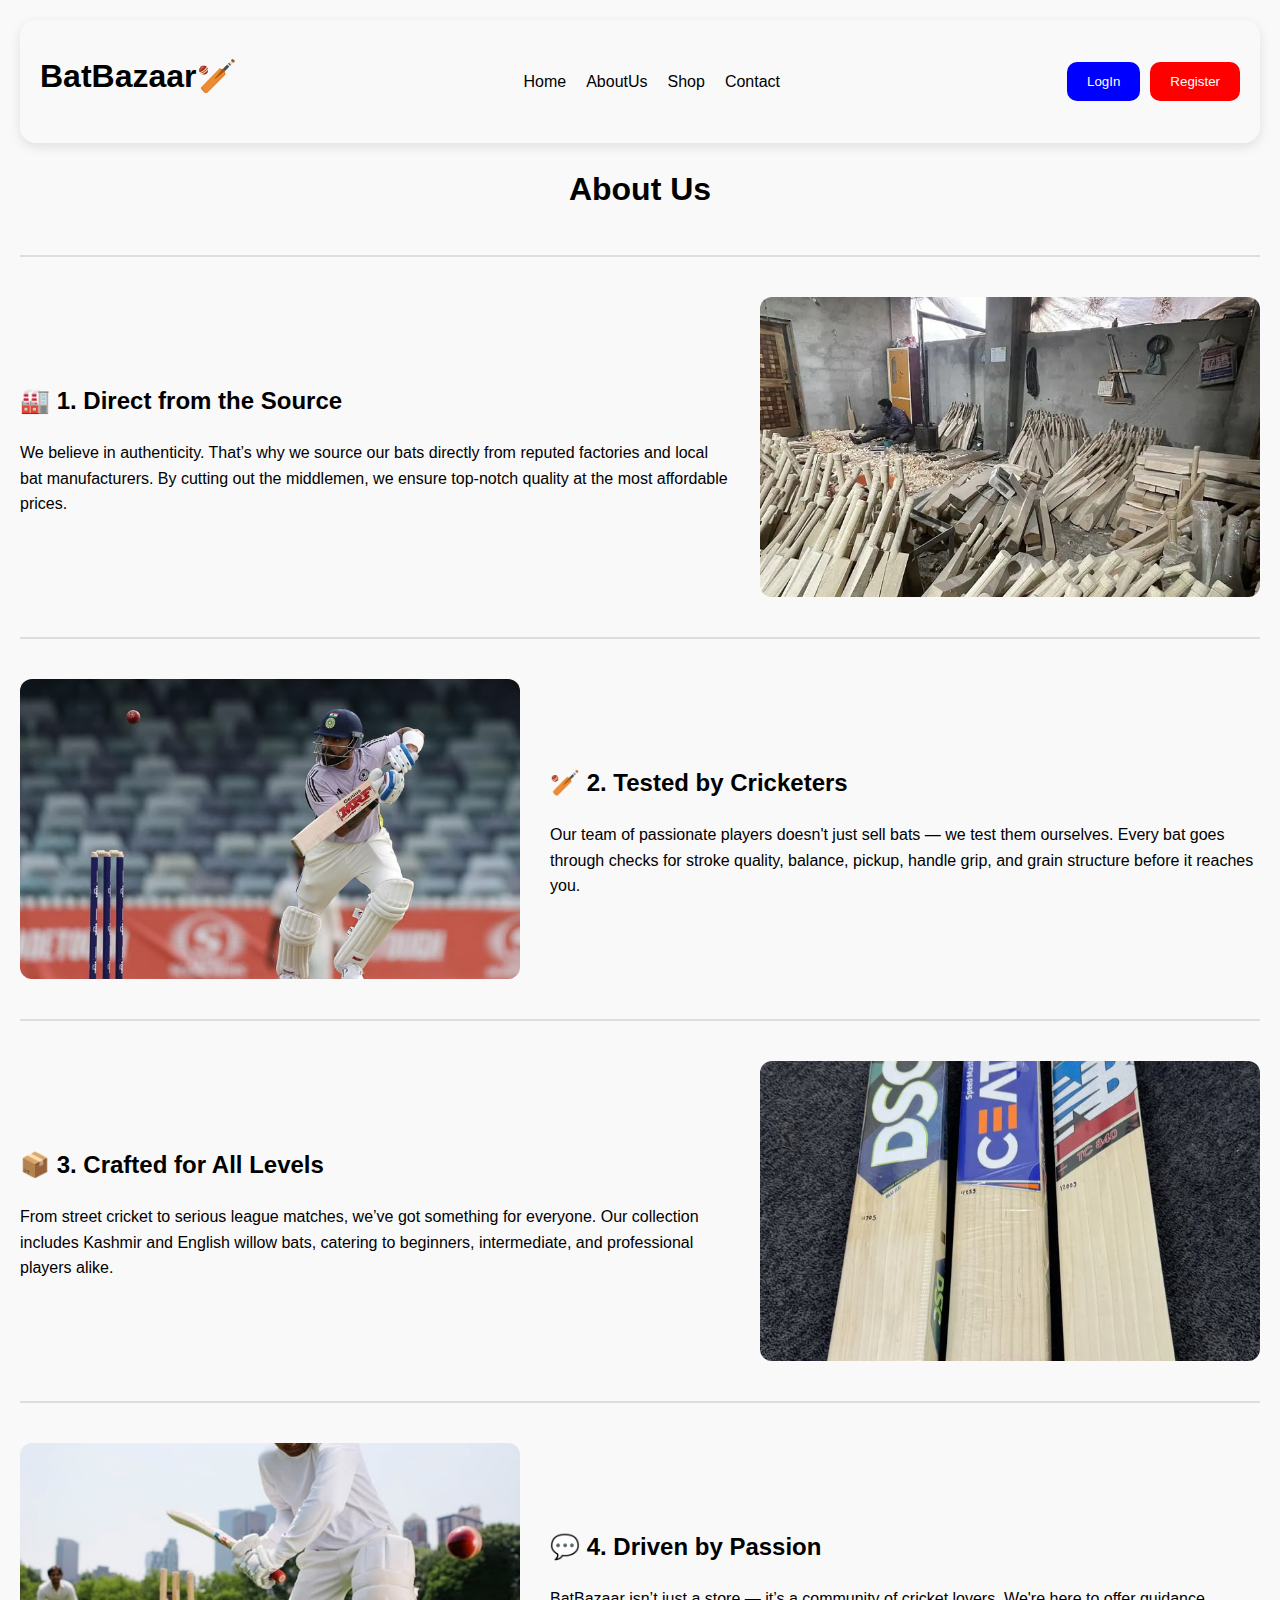
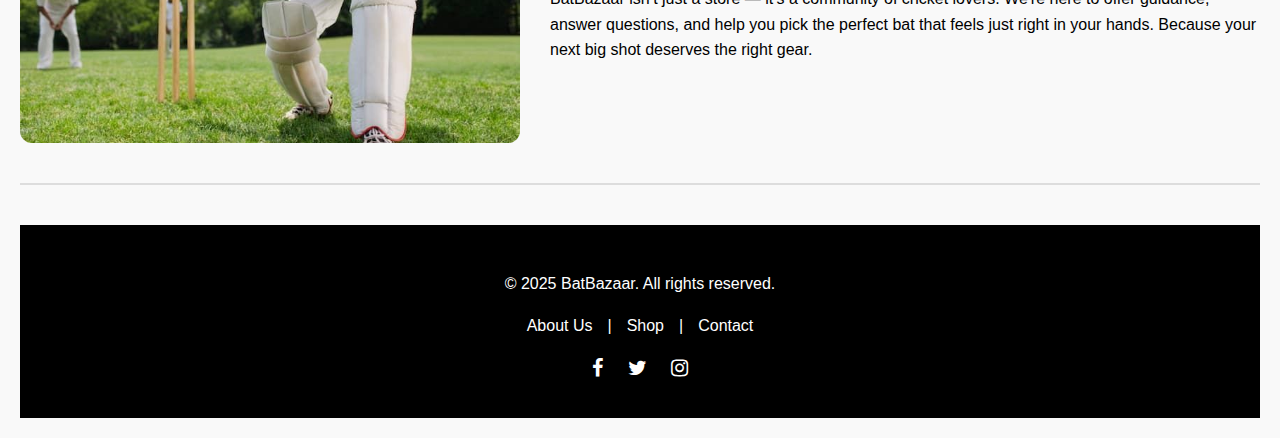
==== about.html @ 1ec96ebf "Initial commit with project files" ====
<!DOCTYPE html>
<html lang="en">
<head>
    <meta charset="UTF-8">
    <meta name="viewport" content="width=device-width, initial-scale=1.0">
    <title>BatBazaar🏏|About</title>
    <link rel="stylesheet" href="./style.css">
    <link rel="stylesheet" href="./about.css">
    <link rel="stylesheet" href="https://cdnjs.cloudflare.com/ajax/libs/font-awesome/4.7.0/css/font-awesome.min.css">
</head>
<body>
    <header class="nav-bar">
        <div class="website-name">
          <h1>BatBazaar🏏</h1>
        </div>
        <nav class="nav-links">
          <a href="./index.html">Home</a>
          <a href="./about.html">AboutUs</a>
          <a href="./shop.html">Shop</a>
          <a href="./contact.html">Contact</a>
        </nav>
        <div class="register-buttons">
          <button class="login">LogIn</button>
          <button class="register">Register</button>
        </div>
    </header>
    <h1>About Us</h1>
    <hr>
    <div class="bat-sources">
        <div class="source-content">
            <h2>🏭 1. Direct from the Source</h2>
            <p>
                We believe in authenticity. That’s why we source our bats directly 
                from reputed factories and local bat manufacturers. By cutting out the middlemen, 
                we ensure top-notch quality at the most affordable prices.
            </p>
        </div>
        <img src="./images/production.jpg" alt="cricket factory production image" loading="lazy">
    </div>
    <hr>
    <div class="bat-test">
        <div class="test-content">
            <h2>🏏 2. Tested by Cricketers</h2>
            <p>
                Our team of passionate players doesn't just sell bats — 
                we test them ourselves. Every bat goes through checks for stroke quality, 
                balance, pickup, handle grip, and grain structure before it reaches you.
            </p>
        </div>
        <img src="./images/test.jpg" alt="Cricketer playing with the bat" loading="lazy">
    </div>
    <hr>
    <div class="bat-levels">
        <div class="levels-content">
            <h2>📦 3. Crafted for All Levels</h2>
            <p>
                From street cricket to serious league matches, we’ve got something for everyone. 
                Our collection includes Kashmir and English willow bats, catering to beginners, 
                intermediate, and professional players alike.
            </p>
        </div>
        <img src="./images/bat.jpg" alt="showing all kinds of bats" loading="lazy">
    </div>
    <hr>
    <div class="bat-passion">
        <div class="Passion-content">
            <h2>💬 4. Driven by Passion</h2>
            <p>
                BatBazaar isn’t just a store — it’s a community of cricket lovers. 
                We're here to offer guidance, answer questions, and help you pick 
                the perfect bat that feels just right in your hands. Because your 
                next big shot deserves the right gear.
            </p>
        </div>
        <img src="./images/driven.jpg" alt="Cricketer hitting ball" loading="lazy">
    </div>
    <hr>
    <footer class="footer">
        <p>&copy; 2025 BatBazaar. All rights reserved.</p>
        <nav class="footer-nav">
          <a href="./about.html">About Us</a> |
          <a href="./shop.html">Shop</a> |
          <a href="./contact.html">Contact</a>
        </nav>
        <div class="social-media">
          <a href="#" class="fa fa-facebook"></a>
          <a href="#" class="fa fa-twitter"></a>
          <a href="#" class="fa fa-instagram"></a>
        </div>
      </footer>
</body>
</html>
---- style.css ----
/* ------------------ Navbar ------------------ */
.nav-bar {
  justify-content: space-between;
  display: flex;
  align-items: center;
  padding: 10px 20px;
  border-radius: 16px;
  box-shadow: 0 4px 12px rgba(0, 0, 0, 0.1);
  flex-wrap: wrap;
}

.nav-links {
  display: flex;
  flex-wrap: wrap;
  justify-content: center;
  gap: 20px;
}

.nav-links a {
  text-decoration: none;
  color: black;
  font-size: 1rem;
}

.nav-links a:hover {
  text-decoration: underline;
}

.register-buttons {
  display: flex;
  flex-wrap: wrap;
  gap: 10px;
}

.register-buttons button {
  border: none;
  border-radius: 10px;
  padding: 12px 20px;
  cursor: pointer;
  color: white;
}

.login {
  background-color: hsl(240, 100%, 50%);
}

.login:hover {
  background-color: hsl(240, 100%, 30%);
}

.register {
  background-color: hsl(0, 100%, 50%);
}

.register:hover {
  background-color: hsl(0, 100%, 30%);
}

/* ------------------ Hero Section ------------------ */
.hero-section {
  display: flex;
  align-items: center;
  justify-content: center;
  padding: 40px;
  flex-wrap: wrap;
  gap: 20px;
}

.hero-img {
  flex: 1 1 300px;
  display: flex;
  justify-content: center;
}

.hero-img img {
  width: 70%;
  aspect-ratio: 1 / 1;
  object-fit: cover;
  border-radius: 50%;
}

.hero-quote {
  flex: 1 1 300px;
  font-size: 3rem;
  font-weight: 500;
  line-height: 1.5;
  padding: 0 20px;
  text-align: center;
}

.hero-quote span {
  display: inline-block;
  transition: transform 0.3s ease, color 0.3s ease;
  cursor: pointer;
}

.unleash {
  color: #e63946;
  font-weight: bold;
}

.power {
  color: #457b9d;
  font-weight: bold;
}

.stroke {
  color: #2a9d8f;
  font-weight: bold;
}

.hero-quote span:hover {
  transform: scale(1.2);
}

/* ------------------ Footer ------------------ */
.footer {
  background-color: black;
  color: white;
  text-align: center;
  padding: 30px 15px;
}

.footer-nav {
  margin-bottom: 10px;
  display: flex;
  flex-wrap: wrap;
  justify-content: center;
  gap: 15px;
}

.footer-nav a {
  text-decoration: none;
  color: white;
}

.footer-nav a:hover {
  text-decoration: underline;
}

.social-media {
  margin-top: 10px;
}

.social-media a {
  text-decoration: none;
  color: white;
  padding: 10px;
  font-size: 20px;
}


/* ------------------ Media Queries ------------------ */
@media screen and (max-width: 768px) {
  .nav-bar {
    flex-direction: column;
    align-items: flex-start;
    gap: 10px;
  }

  .nav-links {
    justify-content: flex-start;
    gap: 10px;
    flex-direction: column;
  }

  .register-buttons {
    flex-direction: column;
    align-items: flex-start;
  }

  .hero-quote {
    font-size: 2rem;
    text-align: center;
    padding: 10px;
  }

  .hero-img img {
    width: 80%;
  }

  .footer-nav {
    flex-direction: column;
    gap: 10px;
  }

  .social-media a {
    font-size: 24px;
  }
}

@media screen and (max-width: 480px) {
  .hero-quote {
    font-size: 1.8rem;
  }

  .register-buttons button {
    padding: 10px 16px;
  }

  .hero-img img {
    width: 90%;
  }
}
---- about.css ----
body {
    font-family: Arial, sans-serif;
    margin: 0;
    padding: 20px;
    background-color: #f9f9f9;
    line-height: 1.6;
  }
  
  h1 {
    text-align: center;
    margin-bottom: 30px;
  }
  
  hr {
    margin: 40px 0;
    border: 1px solid #ddd;
  }
  
  /* ====== Section Layouts ====== */
  .bat-sources,
  .bat-test,
  .bat-levels,
  .bat-passion {
    display: flex;
    align-items: center;
    justify-content: space-between;
    gap: 30px;
    flex-wrap: wrap;
  }
  
  /* ====== Text Container Flex ====== */
  .source-content,
  .test-content,
  .levels-content,
  .Passion-content {
    flex: 1;
  }
  
  /* ====== Image Styling ====== */
  .bat-sources img,
  .bat-test img,
  .bat-levels img,
  .bat-passion img {
    flex: 1;
    width: 100%;
    max-width: 500px;
    height: 300px;
    object-fit: cover;
    border-radius: 12px;
    min-width: 300px;
  }
  
  /* ====== Alternate Image on Left for Even Sections ====== */
  .bat-test,
  .bat-passion {
    flex-direction: row-reverse;
  }
  
  /* ====== Responsive Tweaks ====== */
  @media screen and (max-width: 768px) {
    .bat-sources,
    .bat-test,
    .bat-levels,
    .bat-passion {
      flex-direction: column;
      text-align: center;
    }
  
    .bat-test,
    .bat-passion {
      flex-direction: column;
    }
  
    .source-content,
    .test-content,
    .levels-content,
    .Passion-content {
      width: 100%;
    }
  
    .bat-sources img,
    .bat-test img,
    .bat-levels img,
    .bat-passion img {
      max-width: 100%;
      height: auto;
      min-width: unset;
    }
  }
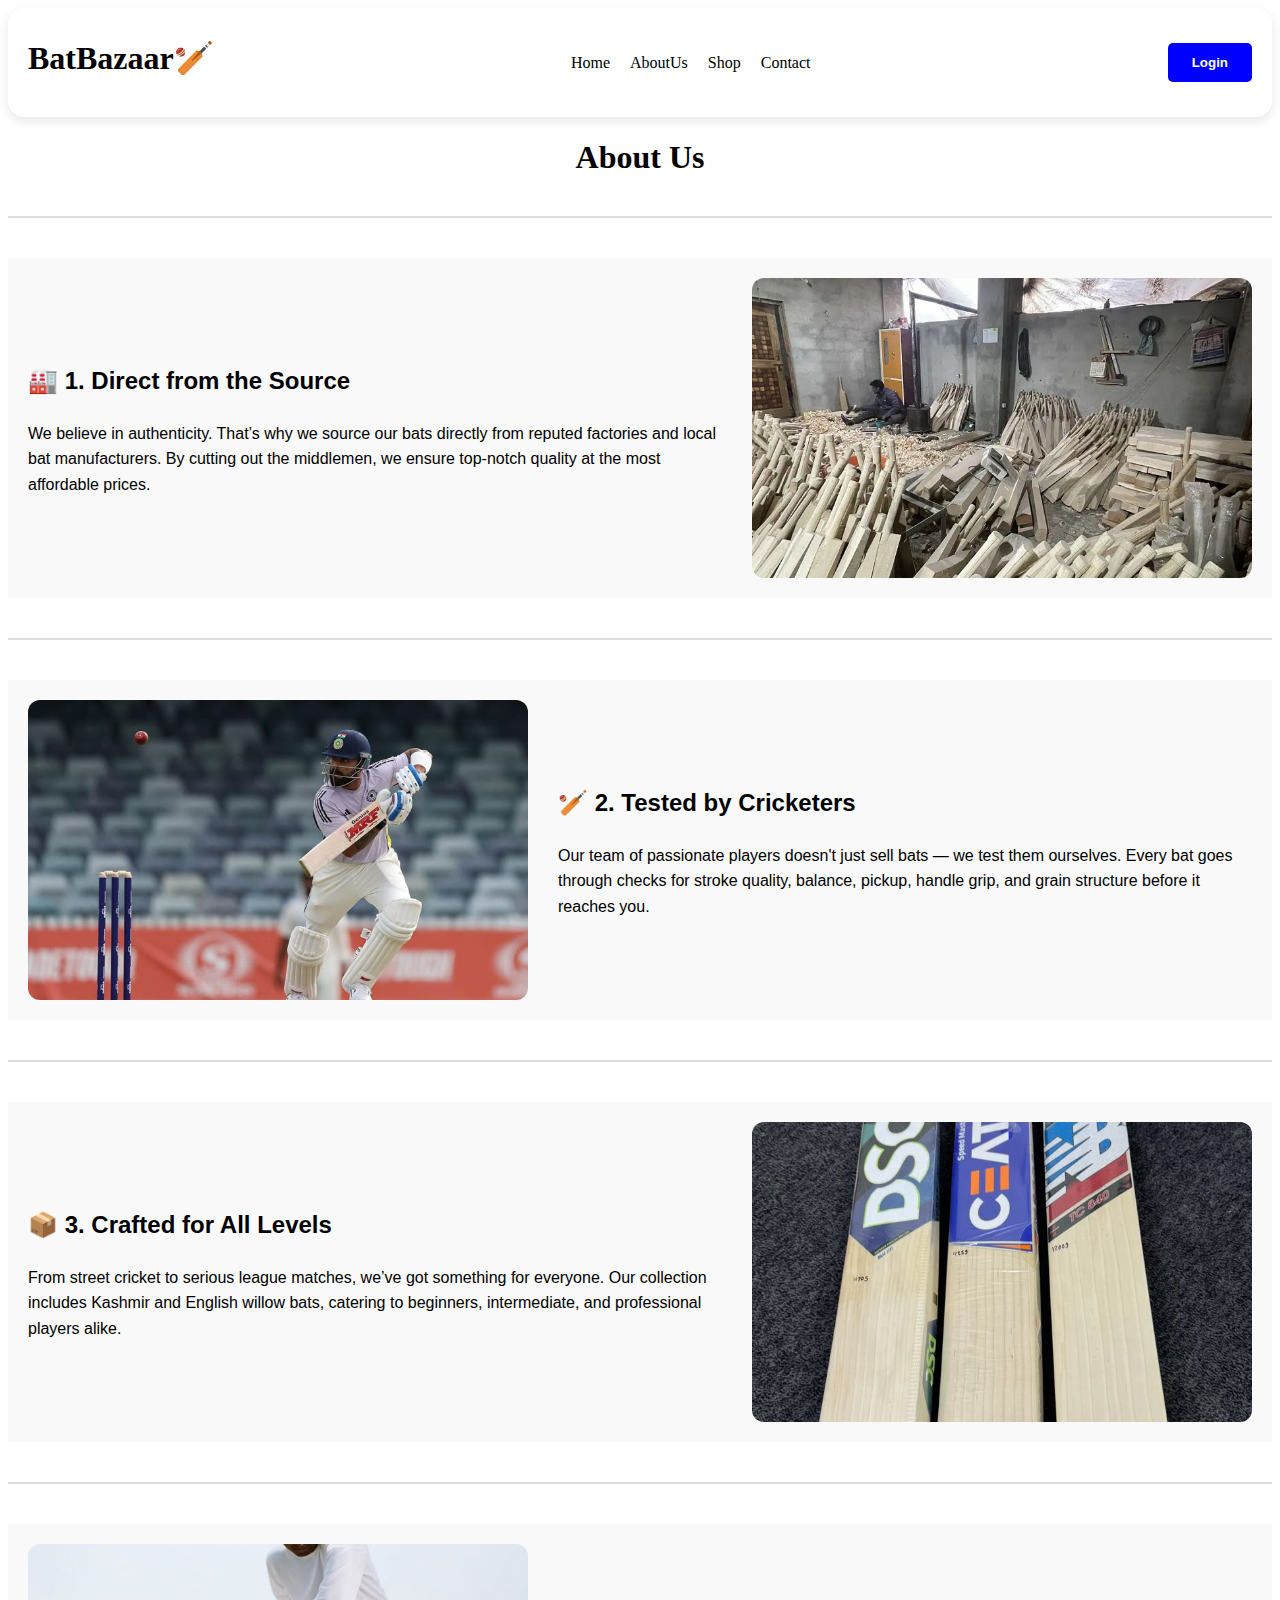
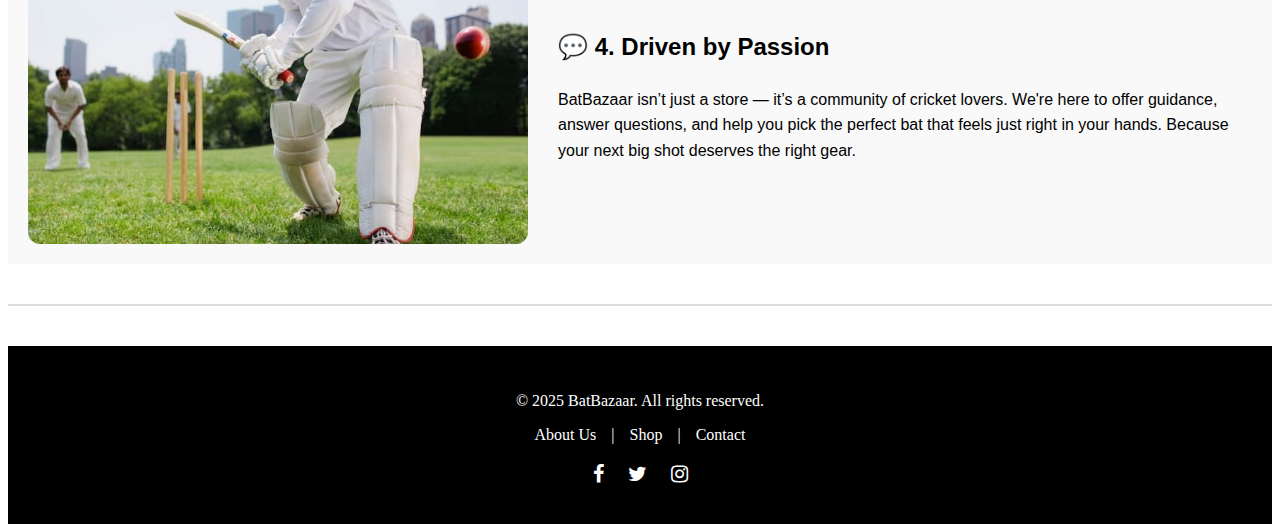
==== commit 7349ea7a: "Updated files with new changes" ====
--- a/about.html
+++ b/about.html
@@ -19,9 +19,8 @@
           <a href="./shop.html">Shop</a>
           <a href="./contact.html">Contact</a>
         </nav>
-        <div class="register-buttons">
-          <button class="login">LogIn</button>
-          <button class="register">Register</button>
+        <div class="register-buttons"  id="user-section">
+            <!-- This will be filled by JavaScript -->
         </div>
     </header>
     <h1>About Us</h1>
@@ -88,5 +87,6 @@
           <a href="#" class="fa fa-instagram"></a>
         </div>
       </footer>
+      <script src="navbar.js"></script>
 </body>
 </html>--- a/style.css
+++ b/style.css
@@ -28,16 +28,24 @@
 
 .register-buttons {
   display: flex;
-  flex-wrap: wrap;
+  align-items: center;
   gap: 10px;
 }
 
-.register-buttons button {
+.cart-btn,
+.logout-btn,.login {
+  background-color: #007bff;
   border: none;
-  border-radius: 10px;
-  padding: 12px 20px;
+  color: white;
+  padding: 12px 24px;
+  border-radius: 5px;
   cursor: pointer;
-  color: white;
+  font-weight: bold;
+}
+
+.cart-btn:hover,
+.logout-btn:hover {
+  background-color: #0056b3;
 }
 
 .login {
@@ -48,13 +56,7 @@
   background-color: hsl(240, 100%, 30%);
 }
 
-.register {
-  background-color: hsl(0, 100%, 50%);
-}
-
-.register:hover {
-  background-color: hsl(0, 100%, 30%);
-}
+
 
 /* ------------------ Hero Section ------------------ */
 .hero-section {
--- a/about.css
+++ b/about.css
@@ -1,4 +1,4 @@
-body {
+.bat-sources ,.bat-levels , .bat-test,.bat-passion{
     font-family: Arial, sans-serif;
     margin: 0;
     padding: 20px;
